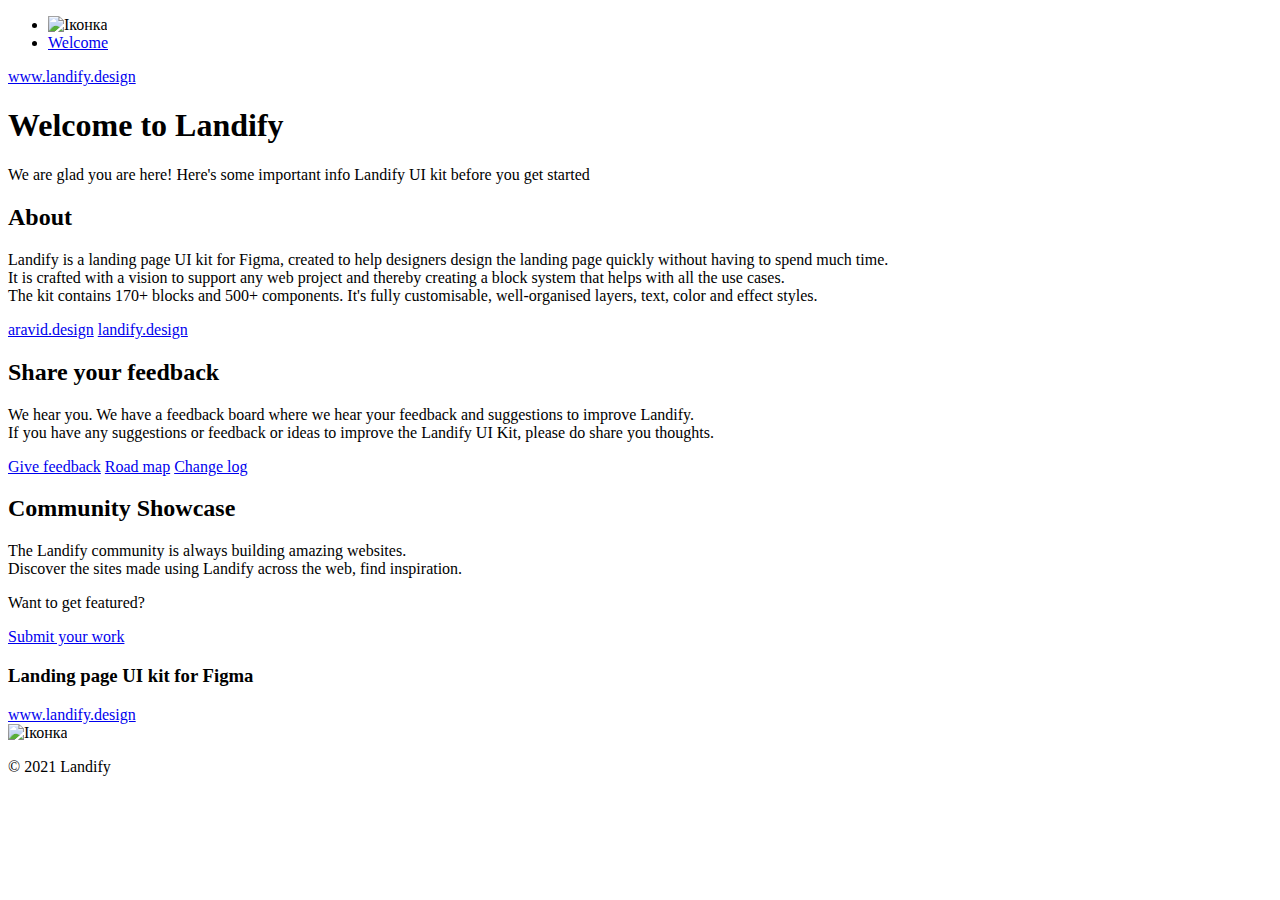
==== index.html @ 76f203ec "Add files via upload" ====
<!DOCTYPE html>
<html lang="en">
<head>
    <meta charset="UTF-8">
    <meta name="viewport" content="width=device-width, initial-scale=1.0">
    <title>Landify</title>
</head>
<body>
    <header class="header">
        <div  class="header__block">
            <nav class="header__nav">
                <ul class="nav">
                    <li class="nav__item">
                        <img src="image/завантаження.svg" alt="Іконка">
                        <a class="nav__link" href=""></a>
                    </li>
                    
                    <li class="nav__item">
                        <a href="#">Welcome</a>
                    </li>
                </ul>
            </nav>
            <a href="#">www.landify.design</a>
        </div>
        <div class="header__block">
            <h1>Welcome to Landify</h1>
            <p>We are glad you are here! Here's some important info Landify UI kit before you get started</p>
        </div>
        
    </header> 
    <main>
        <section>
            <h2>About</h2>
            <p>Landify is a landing page UI kit for Figma, created to help designers design the landing page quickly without having to spend much time.<br>It is crafted with a vision to support any web project and thereby creating a block system that helps with all the use cases. <br>The kit contains 170+ blocks and 500+ components. It's fully customisable, well-organised layers, text, color and effect styles. </p>    
            <a href="#">aravid.design</a>
            <a href="#">landify.design</a>
        </section>
        <section class="main_section">
            <div class="main_block">
                <h2>Share your feedback</h2>
                <p>We hear you. We have a feedback board where we hear your feedback and suggestions to improve Landify.<br>
                  If you have any suggestions or feedback or ideas to improve the Landify UI Kit, please do share you thoughts.</p>
                  <a href="#">Give feedback</a>
                  <a href="#">Road map</a>
                  <a href="#">Change log</a>
            </div>
            <div class="main_block">
                <h2>Community Showcase</h2>
                <p>The Landify community is always building amazing websites.<br>
                     Discover the sites made using Landify across the web, find inspiration.</p>
                <div class="flex-row">
                 <p>Want to get featured?</p>
                 <a href="#">Submit your work</a>
               </div>
            </div>
        </section>
    </main>
    <footer  class="footer">
        <div>
            <div>
                <h3>Landing page UI kit for Figma</h3>
                <a href="#">www.landify.design</a>
            </div>
            <div>
                <img src="image/знак.svg" alt="Іконка">
            </div>
        </div>
        <p>© 2021 Landify</p>
    </footer>

</body>
</html>
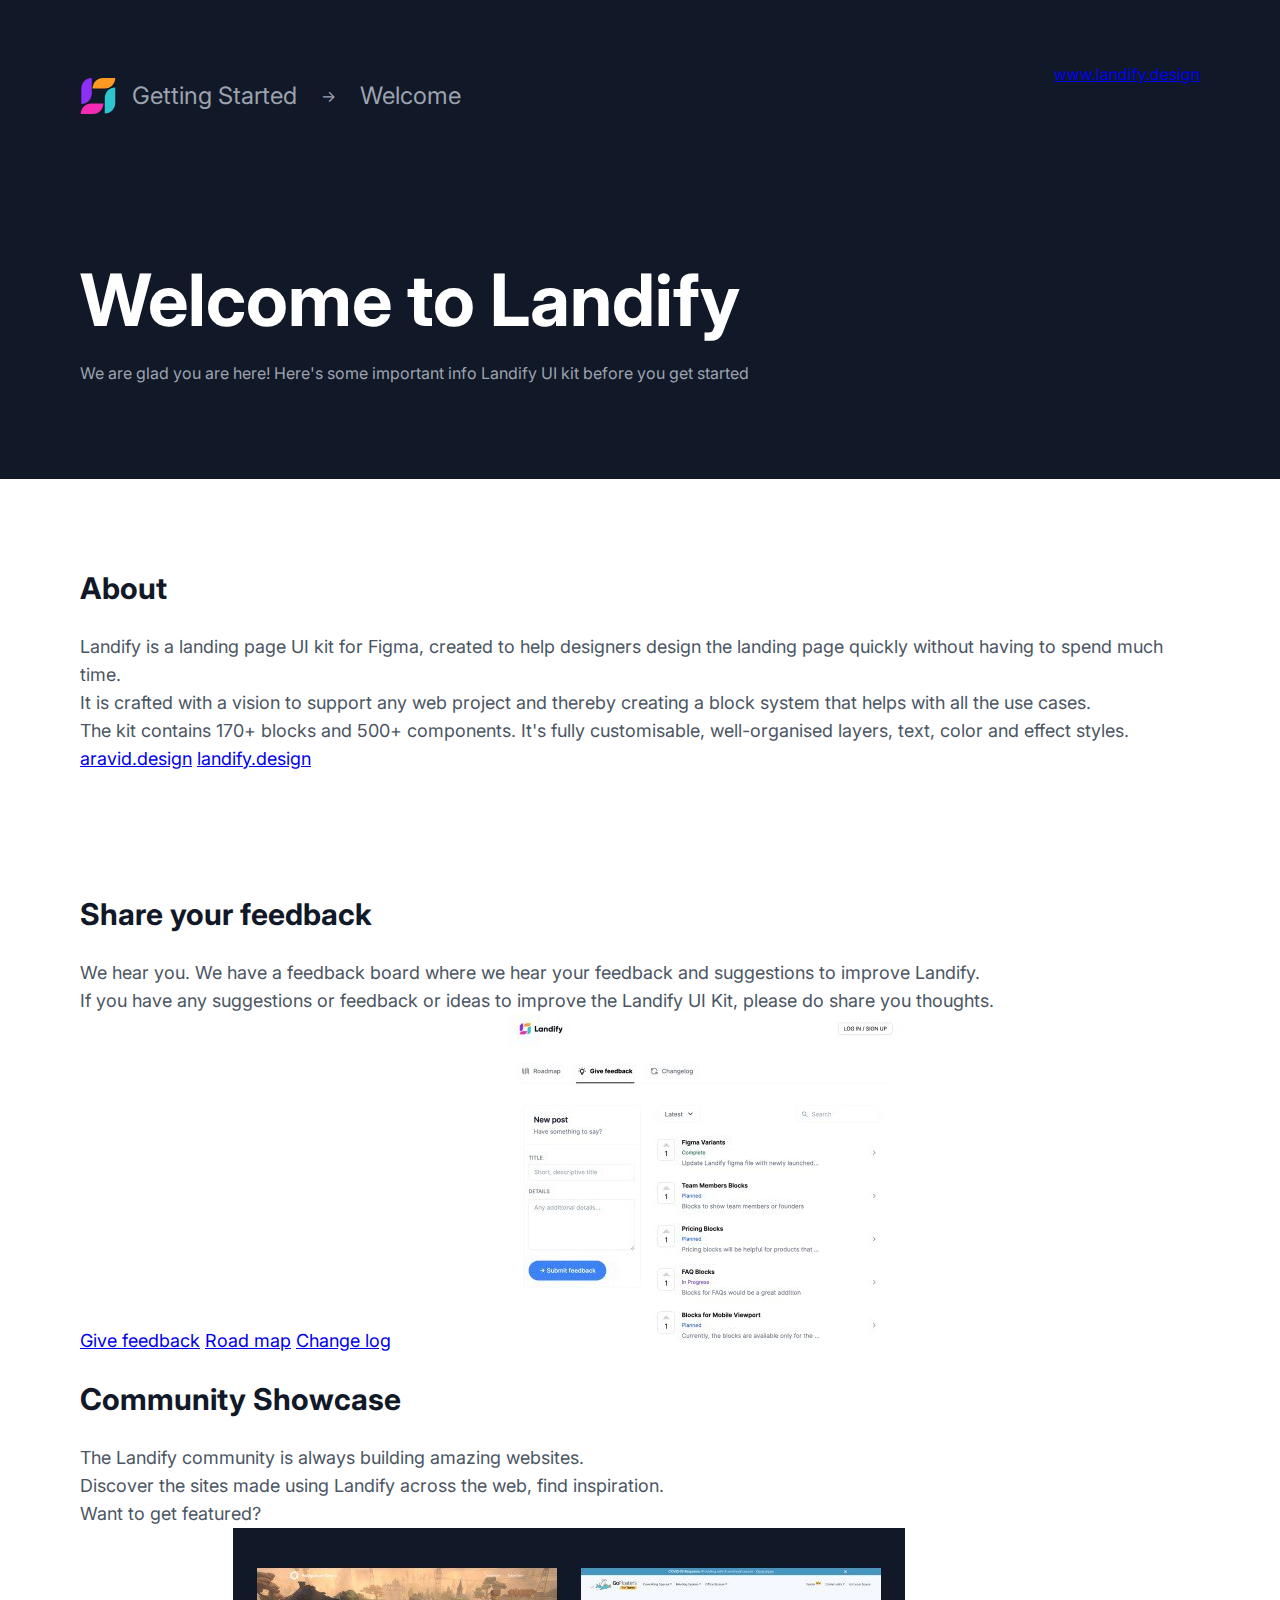
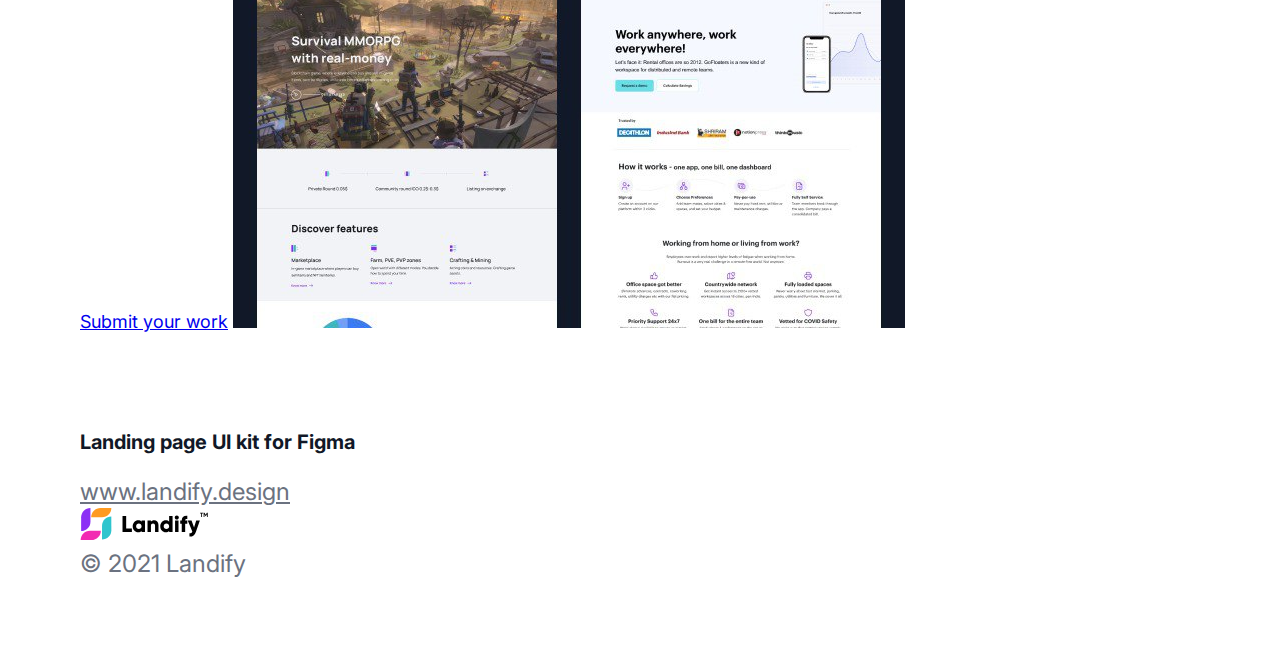
==== commit 5ee5f106: "Add files via upload" ====
--- a/index.html
+++ b/index.html
@@ -1,56 +1,69 @@
 <!DOCTYPE html>
 <html lang="en">
 <head>
+
     <meta charset="UTF-8">
     <meta name="viewport" content="width=device-width, initial-scale=1.0">
+    <link href="https://fonts.googleapis.com/css2?family=Inter:wght@100..900&display=swap" rel="stylesheet">
     <title>Landify</title>
+    <link rel="stylesheet" href="style.css">
+
 </head>
+
 <body>
     <header class="header">
-        <div  class="header__block">
+        <div  class="header__block header__block--navigate">
             <nav class="header__nav">
                 <ul class="nav">
                     <li class="nav__item">
-                        <img src="image/завантаження.svg" alt="Іконка">
-                        <a class="nav__link" href=""></a>
+                        <img src="images/Logomark.svg" alt="Іконка">
+                        
+                        <a  class="nav__link" href="#">
+                            Getting Started
+                        
+                        </a>
                     </li>
-                    
+
                     <li class="nav__item">
-                        <a href="#">Welcome</a>
+                        <a  class="nav__link" href="#">Welcome</a>
                     </li>
                 </ul>
             </nav>
             <a href="#">www.landify.design</a>
         </div>
-        <div class="header__block">
+        <div class="header__block header__block--title">
             <h1>Welcome to Landify</h1>
             <p>We are glad you are here! Here's some important info Landify UI kit before you get started</p>
         </div>
         
     </header> 
     <main>
-        <section>
+        <section class="main__section">
+            <div class="main__block">
             <h2>About</h2>
             <p>Landify is a landing page UI kit for Figma, created to help designers design the landing page quickly without having to spend much time.<br>It is crafted with a vision to support any web project and thereby creating a block system that helps with all the use cases. <br>The kit contains 170+ blocks and 500+ components. It's fully customisable, well-organised layers, text, color and effect styles. </p>    
             <a href="#">aravid.design</a>
             <a href="#">landify.design</a>
+            </div>
         </section>
-        <section class="main_section">
-            <div class="main_block">
+        <section class="main__section">
+            <div class="main__block">
                 <h2>Share your feedback</h2>
                 <p>We hear you. We have a feedback board where we hear your feedback and suggestions to improve Landify.<br>
                   If you have any suggestions or feedback or ideas to improve the Landify UI Kit, please do share you thoughts.</p>
                   <a href="#">Give feedback</a>
                   <a href="#">Road map</a>
                   <a href="#">Change log</a>
+                  <img src="images/photo_2024-03-02_18-58-28.jpg" alt="Іконка">
             </div>
-            <div class="main_block">
+            <div class="main__block">
                 <h2>Community Showcase</h2>
                 <p>The Landify community is always building amazing websites.<br>
                      Discover the sites made using Landify across the web, find inspiration.</p>
                 <div class="flex-row">
                  <p>Want to get featured?</p>
                  <a href="#">Submit your work</a>
+                 <img src="images/photo_2024-03-02_18-58-14.jpg" alt="Іконка">
                </div>
             </div>
         </section>
@@ -62,7 +75,7 @@
                 <a href="#">www.landify.design</a>
             </div>
             <div>
-                <img src="image/знак.svg" alt="Іконка">
+                <img src="images/знак (3).svg" alt="Іконка">
             </div>
         </div>
         <p>© 2021 Landify</p>
--- a/style.css
+++ b/style.css
@@ -0,0 +1,206 @@
+html, body, h1, p{
+    padding: 0;
+    margin: 0;
+}
+
+body{
+    font-family: "Inter", sans-serif;
+
+}
+
+.header__block{
+    display: flex;
+    justify-content: space-between;
+}
+
+.header__block--title{
+    flex-direction: column;
+}
+
+.nav{
+    list-style: none;
+    margin: 0;
+    padding: 0;
+}
+
+.header__block--navigate{
+    padding: 64px 80px 32px;    
+}
+
+.header__block--title{
+    padding: 96px 80px;
+}
+
+.nav, .nav__item, .nav__link{
+    display: flex;
+    align-items: center;
+    list-style: none;
+}
+
+.nav__link{
+    font-size: 24px;
+    line-height: 32px;
+    text-decoration: none;
+    color: #9ca3af;
+}
+
+.header{
+    background-color: #111827;
+}
+
+.header__link{
+    font-size: 20px;
+    line-height: 28px;
+    color: #fff;
+}
+
+.nav__link.active{
+    color: #fff;    
+}
+
+.nav__item:not(:first-child)::before{
+    content: '->';
+    padding-right :8px;
+    color: #9ca3af;
+}
+
+.nav__link{
+    margin: 16px;
+}
+
+.nav__item:not(:first-child)::before{
+    padding-left: 8px;
+}
+
+.header h1{
+    padding-bottom: 20px;
+    color: #fff;
+    font-size: 72px;
+    letter-spacing: -2.5%;
+}
+
+.text{
+    font-size: 20px;
+    line-height: 28px;
+}
+
+.header__block--title{
+    color: #9ca3af;
+}
+
+
+
+
+
+
+
+
+
+
+
+
+.main__block h2{
+    font-size: 30px;
+    line-height: 40px;
+    color:#111827;
+}  
+.main__block{
+    font-size: 18px;
+    line-height: 28px;
+    color: #4B5563;
+}
+
+
+
+
+
+
+
+.main__section{
+    display: flex;
+    justify-content: space-between;
+}
+
+.main__section{
+    flex-direction: column;
+}
+
+.main__section{
+    list-style: none;
+    margin: 0;
+    padding: 0;
+}
+
+
+
+
+.main__section{
+    font-size: 24px;
+    line-height: 32px;
+    padding: 64px 80px 32px;
+}
+
+
+
+
+
+
+
+
+
+
+
+
+
+
+.main__block h2{
+    font-size: 30px;
+    line-height: 40px;
+    color:#111827;
+}  
+.main__block{
+    font-size: 18px;
+    line-height: 28px;
+    color: #4B5563;
+}
+
+
+
+
+
+
+
+.footer{
+    display: flex;
+    justify-content: space-between;
+}
+
+.footer{
+    flex-direction: column;
+}
+
+.footer{
+    list-style: none;
+    margin: 0;
+    padding: 0;
+}
+
+.footer{
+    font-size: 24px;
+    line-height: 32px;
+    padding: 40px 80px 80px 80px;
+}
+
+.footer h3{
+    font-size: 20px;
+    line-height: 28px;
+    color: #111827;
+}  
+
+.footer a{
+    color:#6B7280;
+}
+
+.footer p{
+    color:#6B7280;
+}
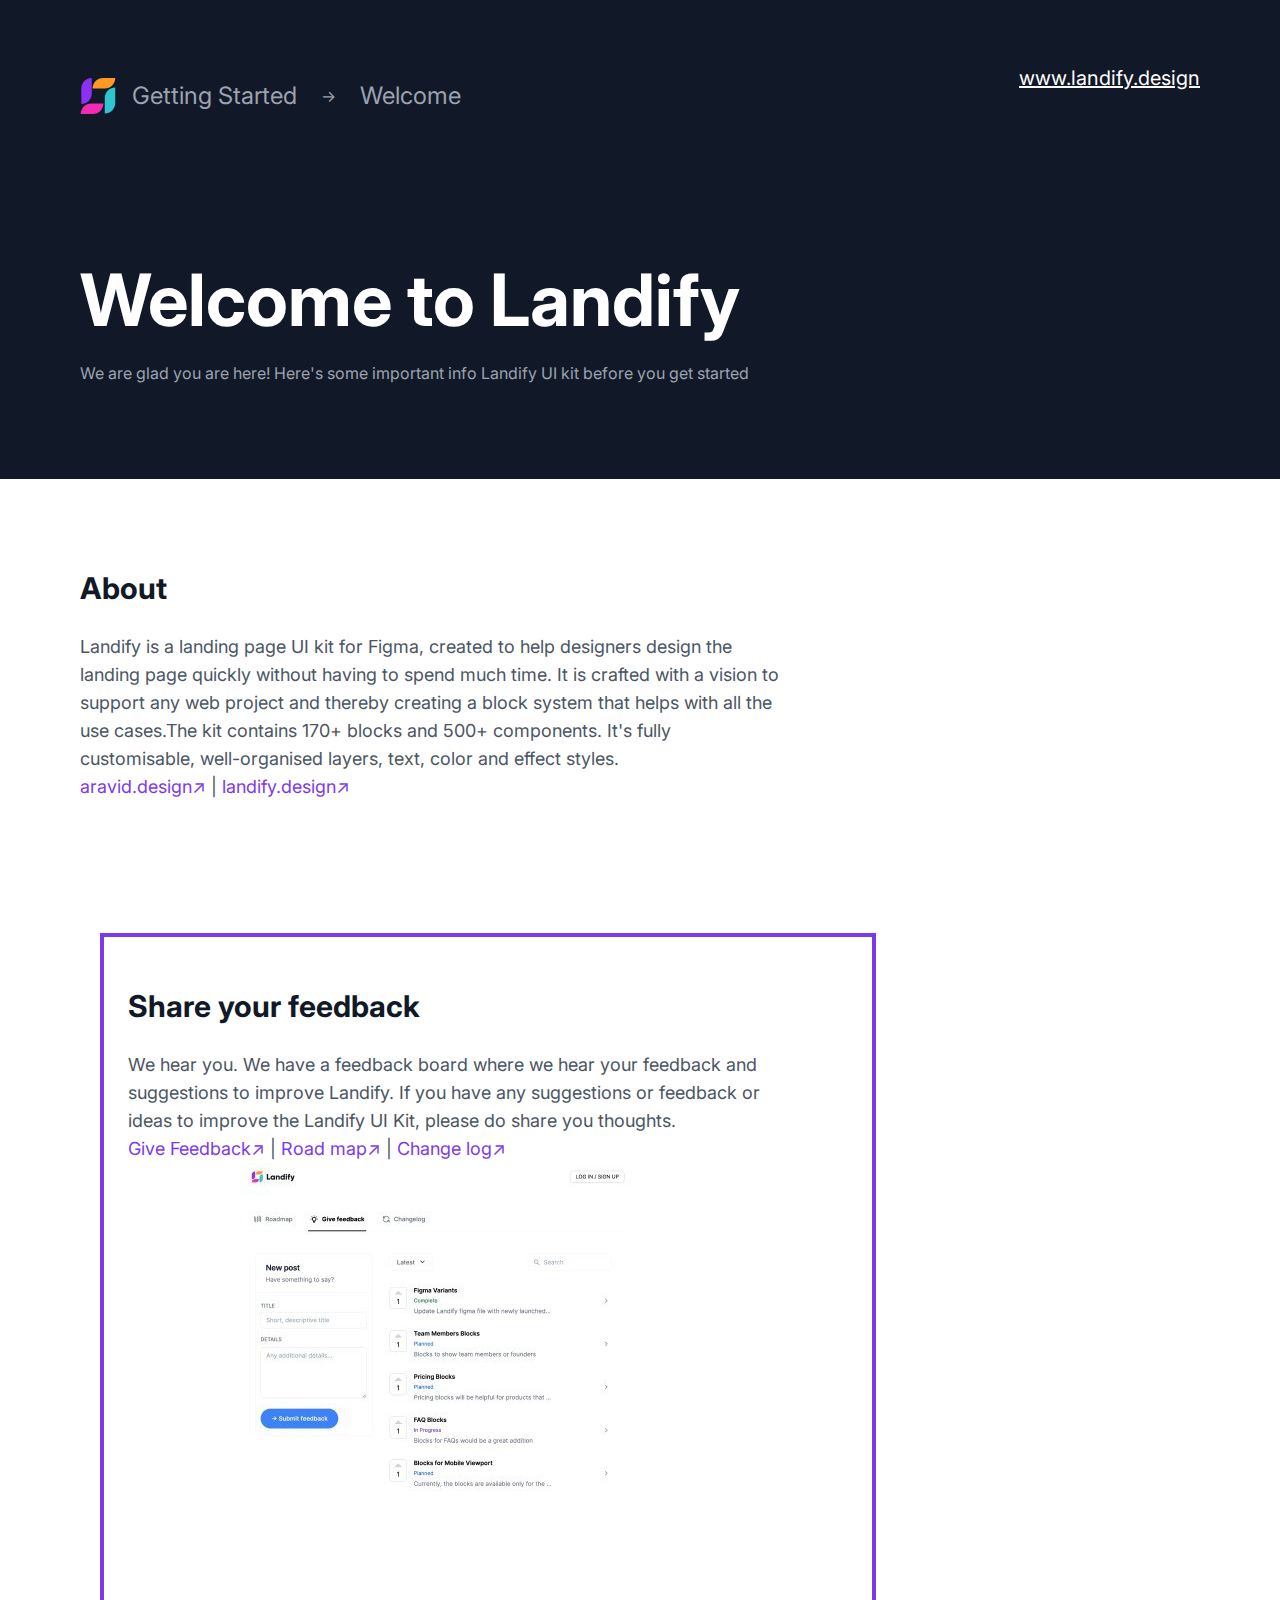
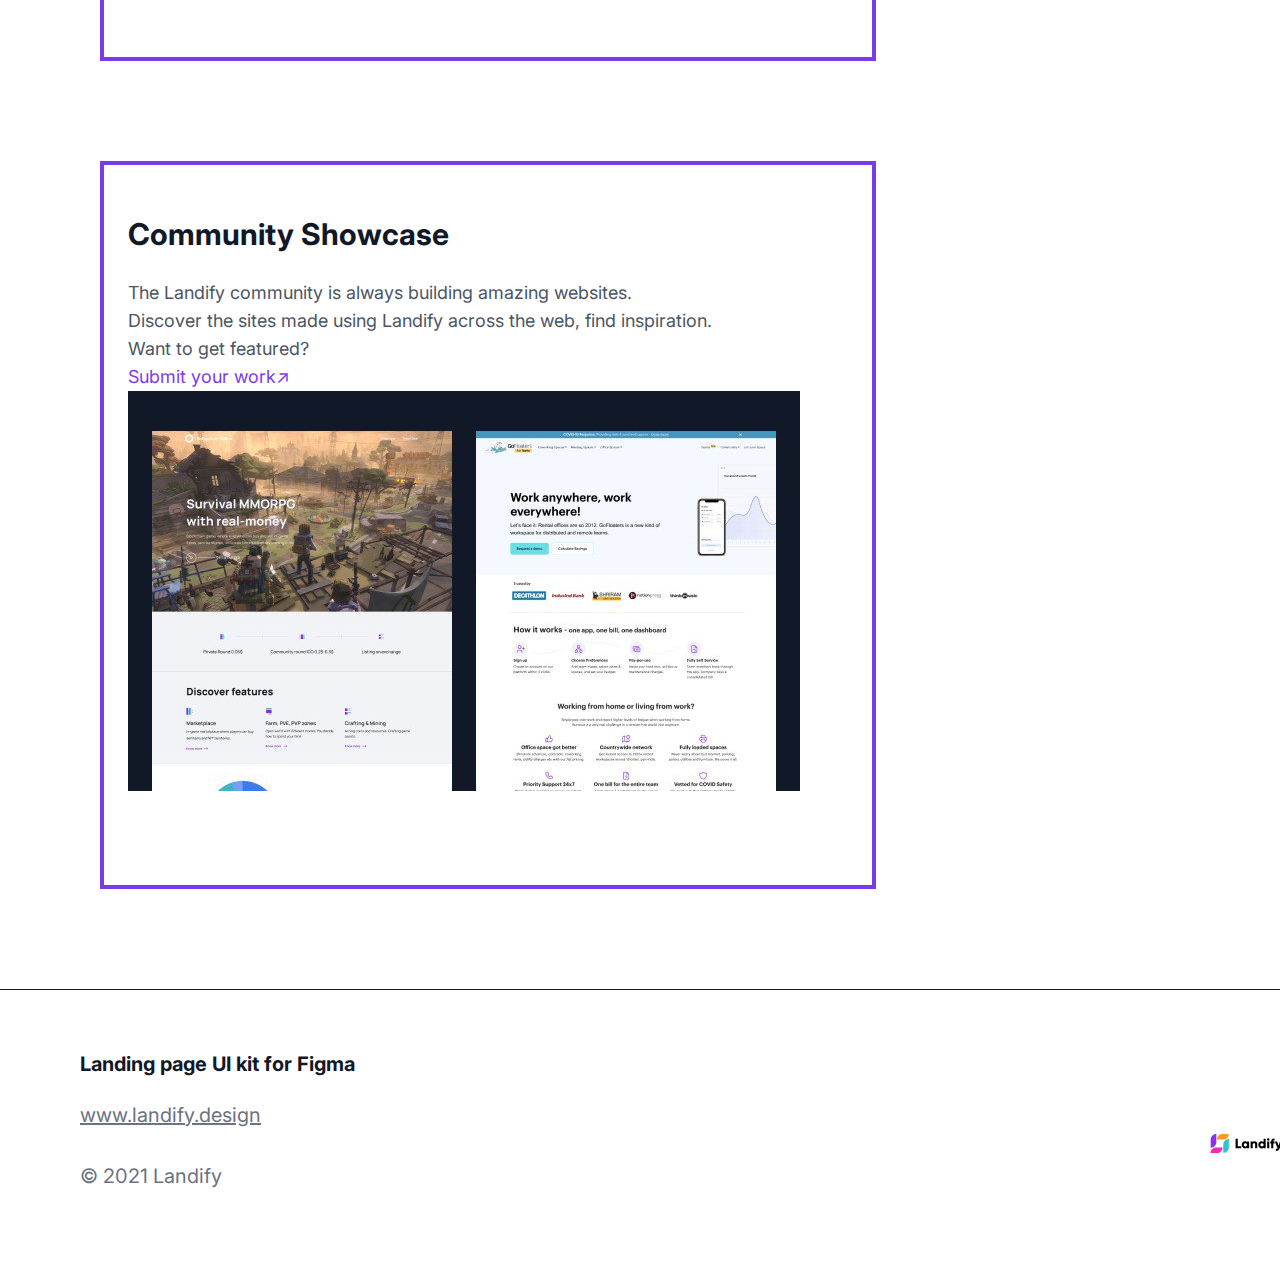
==== commit 3f9c645b: "Add files via upload" ====
--- a/index.html
+++ b/index.html
@@ -9,7 +9,7 @@
     <link rel="stylesheet" href="style.css">
 
 </head>
-
+ 
 <body>
     <header class="header">
         <div  class="header__block header__block--navigate">
@@ -20,7 +20,6 @@
                         
                         <a  class="nav__link" href="#">
                             Getting Started
-                        
                         </a>
                     </li>
 
@@ -29,7 +28,9 @@
                     </li>
                 </ul>
             </nav>
-            <a href="#">www.landify.design</a>
+            <div class="header__link--wrapper"> 
+                <a class="header__link" href="#">www.landify.design</a> 
+            </div>
         </div>
         <div class="header__block header__block--title">
             <h1>Welcome to Landify</h1>
@@ -38,35 +39,45 @@
         
     </header> 
     <main>
-        <section class="main__section">
+        <div class="frame">
+        <section class="main__frame">
             <div class="main__block">
             <h2>About</h2>
-            <p>Landify is a landing page UI kit for Figma, created to help designers design the landing page quickly without having to spend much time.<br>It is crafted with a vision to support any web project and thereby creating a block system that helps with all the use cases. <br>The kit contains 170+ blocks and 500+ components. It's fully customisable, well-organised layers, text, color and effect styles. </p>    
-            <a href="#">aravid.design</a>
-            <a href="#">landify.design</a>
-            </div>
+            <p>Landify is a landing page UI kit for Figma, created to help designers design the<br>
+                 landing page quickly without having to spend much time. It is crafted with a vision to<br>
+                 support any web project and thereby creating a block system that helps with all the <br>
+                 use cases.The kit contains 170+ blocks and 500+ components. It's fully <br> 
+                 customisable, well-organised layers, text, color and effect styles. </p>    
+            <a href="#">aravid.design↗</a>  |  <a href="#">landify.design↗</a>
+            <div class="frame">
+           </div>
         </section>
         <section class="main__section">
             <div class="main__block">
                 <h2>Share your feedback</h2>
-                <p>We hear you. We have a feedback board where we hear your feedback and suggestions to improve Landify.<br>
-                  If you have any suggestions or feedback or ideas to improve the Landify UI Kit, please do share you thoughts.</p>
-                  <a href="#">Give feedback</a>
-                  <a href="#">Road map</a>
-                  <a href="#">Change log</a>
+                <p>We hear you. We have a feedback board where we hear your feedback and <br>
+                    suggestions to improve Landify. If you have any suggestions or feedback or<br>
+                     ideas to improve the Landify UI Kit, please do share you thoughts.</p>
+                  <a href="#">Give Feedback↗</a> |
+                  <a href="#">Road map↗</a> |
+                  <a href="#">Change log↗</a> 
                   <img src="images/photo_2024-03-02_18-58-28.jpg" alt="Іконка">
             </div>
+        </section>
+            <section class="main__section">
             <div class="main__block">
                 <h2>Community Showcase</h2>
                 <p>The Landify community is always building amazing websites.<br>
                      Discover the sites made using Landify across the web, find inspiration.</p>
                 <div class="flex-row">
                  <p>Want to get featured?</p>
-                 <a href="#">Submit your work</a>
+                 <a href="#">Submit your work↗</a>
                  <img src="images/photo_2024-03-02_18-58-14.jpg" alt="Іконка">
                </div>
             </div>
-        </section>
+            </section>
+        
+
     </main>
     <footer  class="footer">
         <div>
@@ -74,8 +85,8 @@
                 <h3>Landing page UI kit for Figma</h3>
                 <a href="#">www.landify.design</a>
             </div>
-            <div>
-                <img src="images/знак (3).svg" alt="Іконка">
+            <div class="footer__img">
+                <img src="images/знак (3).svg" alt="Іконка" height="70" width="70" style="margin-left: 1130px; margin-top: 0px;" >
             </div>
         </div>
         <p>© 2021 Landify</p>
--- a/style.css
+++ b/style.css
@@ -87,7 +87,6 @@
 .header__block--title{
     color: #9ca3af;
 }
-
 
 
 
@@ -109,44 +108,82 @@
     line-height: 28px;
     color: #4B5563;
 }
-
-
-
-
-
-
-
-.main__section{
-    display: flex;
-    justify-content: space-between;
-}
-
-.main__section{
-    flex-direction: column;
-}
-
-.main__section{
-    list-style: none;
-    margin: 0;
-    padding: 0;
-}
-
-
-
-
-.main__section{
+.main__block img {
+    display: flex;
+    justify-content: space-between;
+}
+
+
+
+
+.main__frame{
+    display: flex;
+    justify-content: space-between;
+}
+
+.main__frame{
+    flex-direction: column;
+}
+
+.main__frame{
+    list-style: none;
+    margin: 0;
+    padding: 0;
+}
+
+.main__frame{
     font-size: 24px;
     line-height: 32px;
     padding: 64px 80px 32px;
 }
 
-
-
-
-
-
-
-
+.main__frame a{
+    font-size: 18px;
+    line-height: 28px;
+    text-decoration: none;
+    color: #7C3AED;
+}
+
+
+
+
+.main__section{
+    display: flex;
+    justify-content: space-between;
+}
+
+.main__section{
+    flex-direction: column;
+}
+
+.main__section{
+    list-style: none;
+    margin: 0;
+    padding: 0;
+}
+
+.main__section{
+    font-size: 24px;
+    line-height: 32px;
+    padding: 64px 80px 32px;
+}
+.main__section a{
+    font-size: 18px;
+    line-height: 28px;
+    text-decoration: none;
+    color: #7C3AED;
+}
+.main__section {
+    flex-direction: column;
+    display: flex;
+    align-items: flex-start;
+    border: 4px solid #7C3AED ;
+    width: 720px;
+    height: 672px;
+    padding: 24px;
+    gap: 24px;
+    margin: 100px;
+}
 
 
 
@@ -169,6 +206,17 @@
 
 
 
+.footer{
+    padding: 20px;
+    border-top: 1px solid #111827;
+    width: 1440px;
+    display: flex;
+    flex-direction: column;
+    align-items: left;
+}
+
+
+
 
 .footer{
     display: flex;
@@ -198,9 +246,22 @@
 }  
 
 .footer a{
+    font-size: 20px;
+    line-height: 28px;
     color:#6B7280;
 }
 
 .footer p{
+    font-size: 20px;
+    line-height: 28px;
     color:#6B7280;
-}
+
+}
+
+.footer img{
+width: 77.35px;
+height: 21.13px;
+top: 7.45px;
+left: 42.51px;
+}
+
